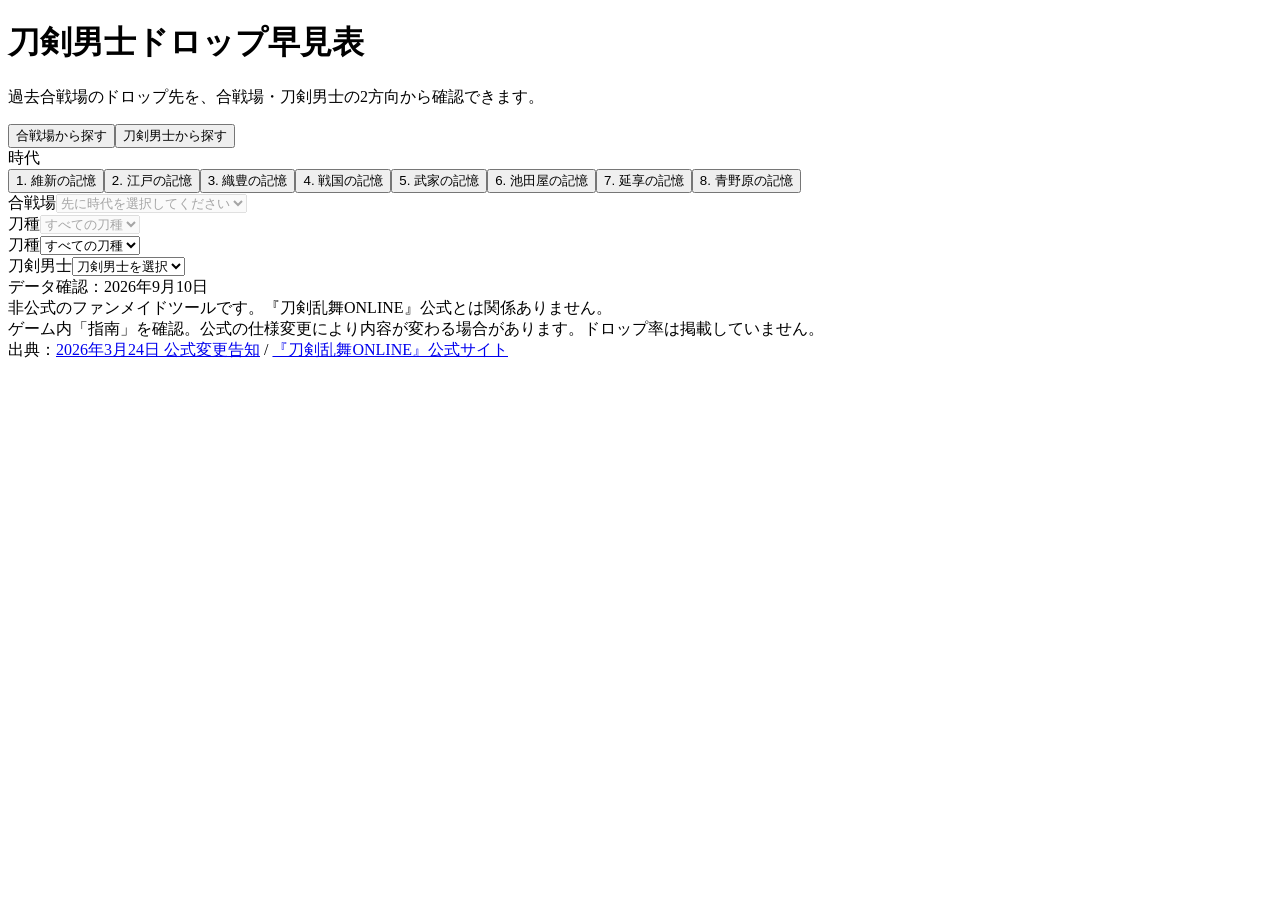
==== index.html @ 56ef68f7 "公開版 index.html を追加" ====
<!doctype html><html lang="ja"><head><meta charset="utf-8"><meta name="viewport" content="width=device-width,initial-scale=1">
<meta name="description" content="『刀剣乱舞ONLINE』過去合戦場の刀剣男士ドロップを確認する非公式ファンメイド早見表">
<title>刀剣男士ドロップ早見表</title><link rel="stylesheet" href="./styles.css"></head><body>
<main class="wrap"><header><h1>刀剣男士ドロップ早見表</h1><p class="sub">過去合戦場のドロップ先を、合戦場・刀剣男士の2方向から確認できます。</p></header>
<nav class="tabs" aria-label="検索方法"><button class="tab active" type="button" data-tab="battle">合戦場から探す</button><button class="tab" type="button" data-tab="touken">刀剣男士から探す</button></nav>
<section id="battle" class="panel active"><div class="box"><span class="label">時代</span><div class="era-buttons" id="eraButtons"></div></div>
<div class="box"><div class="field"><label class="label" for="battlefieldSelect">合戦場</label><select id="battlefieldSelect" disabled><option>先に時代を選択してください</option></select></div>
<div class="field"><label class="label" for="battleType">刀種</label><select id="battleType" disabled><option value="">すべての刀種</option></select></div></div><div id="battleResult"></div></section>
<section id="touken" class="panel"><div class="box"><div class="field"><label class="label" for="toukenType">刀種</label><select id="toukenType"></select></div>
<div class="field"><label class="label" for="toukenSelect">刀剣男士</label><select id="toukenSelect"></select></div></div><div id="toukenResult"></div></section>
<footer><div id="verifiedAt">データ確認：2026年9月10日</div><div>非公式のファンメイドツールです。『刀剣乱舞ONLINE』公式とは関係ありません。</div>
<div>ゲーム内「指南」を確認。公式の仕様変更により内容が変わる場合があります。ドロップ率は掲載していません。</div>
<div>出典：<a href="https://www.toukenranbu.jp/game-topics/4798/" target="_blank" rel="noopener">2026年3月24日 公式変更告知</a> /
<a href="https://www.toukenranbu.jp/" target="_blank" rel="noopener">『刀剣乱舞ONLINE』公式サイト</a></div></footer></main><script src="./app.js"></script></body></html>
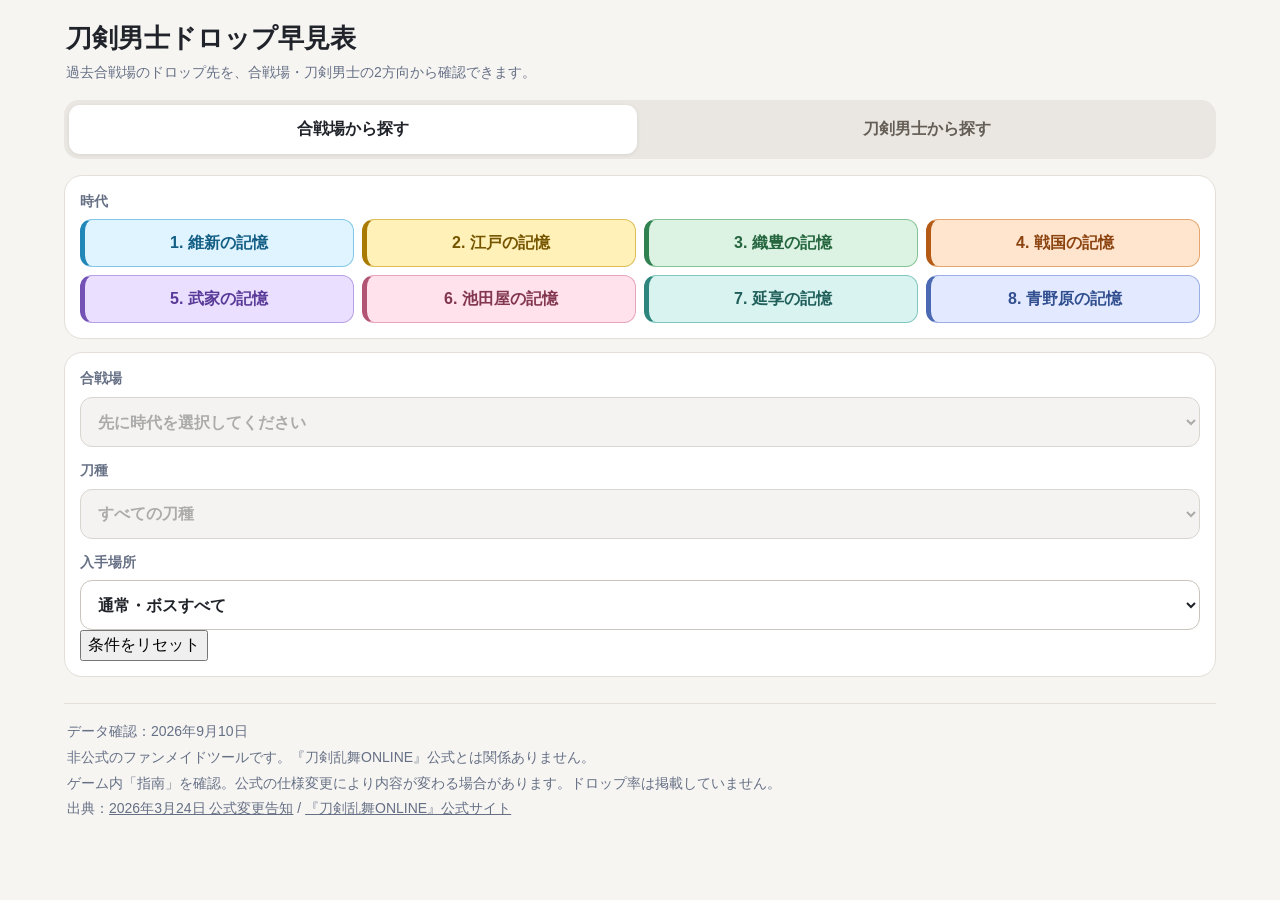
==== commit 45e8946a: "Add search filter and reset controls" ====
--- a/index.html
+++ b/index.html
@@ -5,9 +5,14 @@
 <nav class="tabs" aria-label="検索方法"><button class="tab active" type="button" data-tab="battle">合戦場から探す</button><button class="tab" type="button" data-tab="touken">刀剣男士から探す</button></nav>
 <section id="battle" class="panel active"><div class="box"><span class="label">時代</span><div class="era-buttons" id="eraButtons"></div></div>
 <div class="box"><div class="field"><label class="label" for="battlefieldSelect">合戦場</label><select id="battlefieldSelect" disabled><option>先に時代を選択してください</option></select></div>
-<div class="field"><label class="label" for="battleType">刀種</label><select id="battleType" disabled><option value="">すべての刀種</option></select></div></div><div id="battleResult"></div></section>
-<section id="touken" class="panel"><div class="box"><div class="field"><label class="label" for="toukenType">刀種</label><select id="toukenType"></select></div>
-<div class="field"><label class="label" for="toukenSelect">刀剣男士</label><select id="toukenSelect"></select></div></div><div id="toukenResult"></div></section>
+<div class="field"><label class="label" for="battleType">刀種</label><select id="battleType" disabled><option value="">すべての刀種</option></select></div>
+<div class="field"><label class="label" for="battleDropFilter">入手場所</label><select id="battleDropFilter"><option value="">通常・ボスすべて</option><option value="normal">通常マスのみ</option><option value="boss">ボスマスのみ</option></select></div>
+<div class="reset-row"><button id="battleReset" class="reset-button" type="button">条件をリセット</button></div></div><div id="battleResult"></div></section>
+<section id="touken" class="panel"><div class="box"><div class="field"><label class="label" for="toukenSearch">刀剣男士名で絞り込み</label><input id="toukenSearch" type="search" placeholder="名前の一部を入力" autocomplete="off"><div id="toukenSearchStatus" class="field-note" aria-live="polite"></div></div>
+<div class="field"><label class="label" for="toukenType">刀種</label><select id="toukenType"></select></div>
+<div class="field"><label class="label" for="toukenSelect">刀剣男士</label><select id="toukenSelect"></select></div>
+<div class="field"><label class="label" for="toukenDropFilter">入手場所</label><select id="toukenDropFilter"><option value="">通常・ボスすべて</option><option value="normal">通常マスのみ</option><option value="boss">ボスマスのみ</option></select></div>
+<div class="reset-row"><button id="toukenReset" class="reset-button" type="button">条件をリセット</button></div></div><div id="toukenResult"></div></section>
 <footer><div id="verifiedAt">データ確認：2026年9月10日</div><div>非公式のファンメイドツールです。『刀剣乱舞ONLINE』公式とは関係ありません。</div>
 <div>ゲーム内「指南」を確認。公式の仕様変更により内容が変わる場合があります。ドロップ率は掲載していません。</div>
 <div>出典：<a href="https://www.toukenranbu.jp/game-topics/4798/" target="_blank" rel="noopener">2026年3月24日 公式変更告知</a> /
--- a/styles.css
+++ b/styles.css
@@ -0,0 +1,297 @@
+:root{
+  --bg:#f6f5f2;
+  --panel:#ffffff;
+  --text:#20242a;
+  --muted:#667085;
+  --line:#e3dfd8;
+  --accent:#51473d;
+  --soft:#4f473f;
+
+  --normal-bg:#0b5f7a;
+  --normal-text:#ffffff;
+  --normal-border:#07475b;
+  --boss-bg:#8b321f;
+  --boss-text:#ffffff;
+  --boss-border:#682516;
+  --kebiishi-bg:#5c3275;
+  --kebiishi-text:#ffffff;
+  --kebiishi-border:#432356;
+
+  --radius:18px;
+}
+
+/* 合戦場 面別カラー */
+.area-1{--area-bg:#dff4ff;--area-border:#83c7e8;--area-text:#145f86;--area-accent:#2187b8}
+.area-2{--area-bg:#fff1b8;--area-border:#ddbd58;--area-text:#765500;--area-accent:#a97900}
+.area-3{--area-bg:#dcf2e2;--area-border:#84c394;--area-text:#24663e;--area-accent:#2f8250}
+.area-4{--area-bg:#ffe5ce;--area-border:#e5a66d;--area-text:#8b4310;--area-accent:#b45a15}
+.area-5{--area-bg:#eadfff;--area-border:#b8a0e4;--area-text:#593a98;--area-accent:#7351b5}
+.area-6{--area-bg:#ffe2eb;--area-border:#e7a5b8;--area-text:#82364f;--area-accent:#b25473}
+.area-7{--area-bg:#d9f3f0;--area-border:#7fc7c0;--area-text:#205f5a;--area-accent:#2d857d}
+.area-8{--area-bg:#e3e9ff;--area-border:#9cafe4;--area-text:#314f8f;--area-accent:#4b69b2}
+
+*{box-sizing:border-box}
+html{background:var(--bg)}
+body{
+  margin:0;
+  background:var(--bg);
+  color:var(--text);
+  font-family:-apple-system,BlinkMacSystemFont,"Segoe UI","Hiragino Sans","Yu Gothic UI","Yu Gothic",Meiryo,sans-serif;
+  font-size:16px;
+  line-height:1.55;
+}
+button,select{font:inherit}
+button{touch-action:manipulation}
+
+.wrap{max-width:1180px;margin:0 auto;padding:18px 14px 48px}
+header{padding:4px 2px 16px}
+h1{font-size:1.65rem;line-height:1.25;margin:0 0 7px}
+.sub{margin:0;color:var(--muted);font-size:14px}
+
+.draft{
+  margin:14px 0;
+  padding:11px 13px;
+  background:#fff5d9;
+  color:#654d12;
+  border-radius:13px;
+  font-size:14px;
+  font-weight:800;
+}
+
+.tabs{
+  display:grid;
+  grid-template-columns:1fr 1fr;
+  gap:7px;
+  background:#eae7e2;
+  padding:5px;
+  border-radius:15px;
+  position:sticky;
+  top:7px;
+  z-index:10;
+}
+.tab{
+  min-height:49px;
+  border:0;
+  border-radius:11px;
+  background:transparent;
+  color:#655e56;
+  font-weight:900;
+  cursor:pointer;
+}
+.tab.active{background:#fff;color:var(--text);box-shadow:0 1px 4px rgba(0,0,0,.08)}
+
+.panel{display:none;margin-top:16px}
+.panel.active{display:block}
+
+.box{
+  background:var(--panel);
+  border:1px solid var(--line);
+  border-radius:var(--radius);
+  padding:15px;
+  margin-bottom:13px;
+}
+
+.label{
+  display:block;
+  color:var(--muted);
+  font-size:14px;
+  font-weight:900;
+  margin-bottom:7px;
+}
+.field+.field{margin-top:13px}
+
+select{
+  width:100%;
+  min-height:50px;
+  border:1px solid #c9c4bc;
+  border-radius:12px;
+  background:#fff;
+  color:var(--text);
+  padding:0 13px;
+  font-size:16px;
+  font-weight:750;
+}
+select:disabled{background:#f1efec;color:#888}
+.battlefield-select[class*="area-"]{
+  background:var(--area-bg);
+  border-color:var(--area-border);
+  color:var(--area-text);
+  box-shadow:inset 4px 0 0 var(--area-accent);
+}
+
+.era-buttons{
+  display:grid;
+  grid-template-columns:repeat(4,minmax(0,1fr));
+  gap:8px;
+}
+.era{
+  min-height:48px;
+  border:1px solid var(--area-border);
+  border-left:5px solid var(--area-accent);
+  border-radius:12px;
+  background:var(--area-bg);
+  color:var(--area-text);
+  font-weight:900;
+  cursor:pointer;
+}
+.era.active{
+  outline:2px solid var(--area-accent);
+  outline-offset:1px;
+  box-shadow:0 2px 6px rgba(0,0,0,.10);
+}
+
+.result-title{
+  display:flex;
+  align-items:center;
+  flex-wrap:wrap;
+  gap:8px;
+  font-size:18px;
+  margin:0 0 10px;
+}
+.meta{display:flex;gap:6px;flex-wrap:wrap;margin-bottom:12px}
+
+.pill,.tag,.battle-id{
+  display:inline-flex;
+  align-items:center;
+  min-height:28px;
+  padding:3px 9px;
+  border-radius:999px;
+  font-size:14px;
+  font-weight:900;
+}
+.pill{
+  background:var(--soft);
+  border:1px solid #3c352f;
+  color:#fff;
+}
+.tag{
+  justify-content:center;
+  min-width:46px;
+  border:1px solid transparent;
+  letter-spacing:.02em;
+  box-shadow:0 1px 2px rgba(0,0,0,.14);
+}
+.tag.normal{background:var(--normal-bg);border-color:var(--normal-border);color:var(--normal-text)}
+.tag.boss{background:var(--boss-bg);border-color:var(--boss-border);color:var(--boss-text)}
+.tag.kebiishi{background:var(--kebiishi-bg);border-color:var(--kebiishi-border);color:var(--kebiishi-text)}
+.battle-id{
+  background:var(--area-bg);
+  border:1px solid var(--area-border);
+  color:var(--area-text);
+  flex:0 0 auto;
+  line-height:1;
+  white-space:nowrap;
+}
+
+.area-panel{
+  background:linear-gradient(180deg,var(--area-bg) 0,var(--area-bg) 54px,#fff 150px);
+  border-color:var(--area-border);
+  border-left:6px solid var(--area-accent);
+}
+
+.cards{
+  display:grid;
+  grid-template-columns:repeat(6,minmax(0,1fr));
+  gap:8px;
+}
+.card{
+  background:#fff;
+  border:1px solid var(--line);
+  border-radius:12px;
+  padding:10px 11px;
+  min-width:0;
+}
+.area-card{
+  background:var(--area-bg);
+  border-color:var(--area-border);
+  border-left:5px solid var(--area-accent);
+}
+.card-head{display:block}
+.name{
+  font-size:15px;
+  font-weight:900;
+  line-height:1.35;
+  overflow-wrap:anywhere;
+}
+.type{
+  font-size:14px;
+  color:var(--muted);
+  margin-top:4px;
+  white-space:normal;
+  line-height:1.35;
+}
+.area-card .type{color:var(--area-text)}
+.location-title{
+  display:flex;
+  align-items:flex-start;
+  gap:7px;
+}
+.location-name{
+  min-width:0;
+  padding-top:2px;
+}
+.tags{display:flex;flex-wrap:wrap;gap:5px;margin-top:8px}
+
+.empty{
+  padding:22px 10px;
+  text-align:center;
+  color:var(--muted);
+  background:#faf9f7;
+  border-radius:13px;
+  font-size:14px;
+}
+
+.kebiishi-box{
+  margin-top:14px;
+  border:1px solid var(--kebiishi-border);
+  border-radius:14px;
+  overflow:hidden;
+  background:#fbf9fc;
+}
+.kebiishi-toggle{
+  width:100%;
+  min-height:50px;
+  border:0;
+  background:var(--kebiishi-bg);
+  color:var(--kebiishi-text);
+  padding:12px 14px;
+  font-size:14px;
+  font-weight:900;
+  text-align:left;
+  display:flex;
+  justify-content:space-between;
+  align-items:center;
+  cursor:pointer;
+}
+.kebiishi-toggle::after{content:"＋";font-size:1.1rem}
+.kebiishi-toggle[aria-expanded="true"]::after{content:"－"}
+.kebiishi-content{display:none;padding:11px}
+.kebiishi-content.open{display:block}
+.quick-note{font-size:14px;color:var(--muted);margin:0 0 10px}
+
+footer{
+  border-top:1px solid var(--line);
+  margin-top:26px;
+  padding:17px 3px 0;
+  color:var(--muted);
+  font-size:14px;
+}
+footer a{color:inherit}
+footer div+div{margin-top:4px}
+
+@media(max-width:980px){
+  .era-buttons{grid-template-columns:repeat(2,minmax(0,1fr))}
+  .cards{grid-template-columns:repeat(4,minmax(0,1fr))}
+}
+@media(max-width:720px){
+  .cards{grid-template-columns:repeat(3,minmax(0,1fr))}
+}
+@media(max-width:500px){
+  .wrap{padding:13px 11px 36px}
+  h1{font-size:1.42rem}
+  .era-buttons{grid-template-columns:repeat(2,minmax(0,1fr))}
+  .cards{grid-template-columns:repeat(2,minmax(0,1fr));gap:7px}
+  .card{padding:9px}
+  .name{font-size:14px}
+  .type{font-size:14px}
+}
